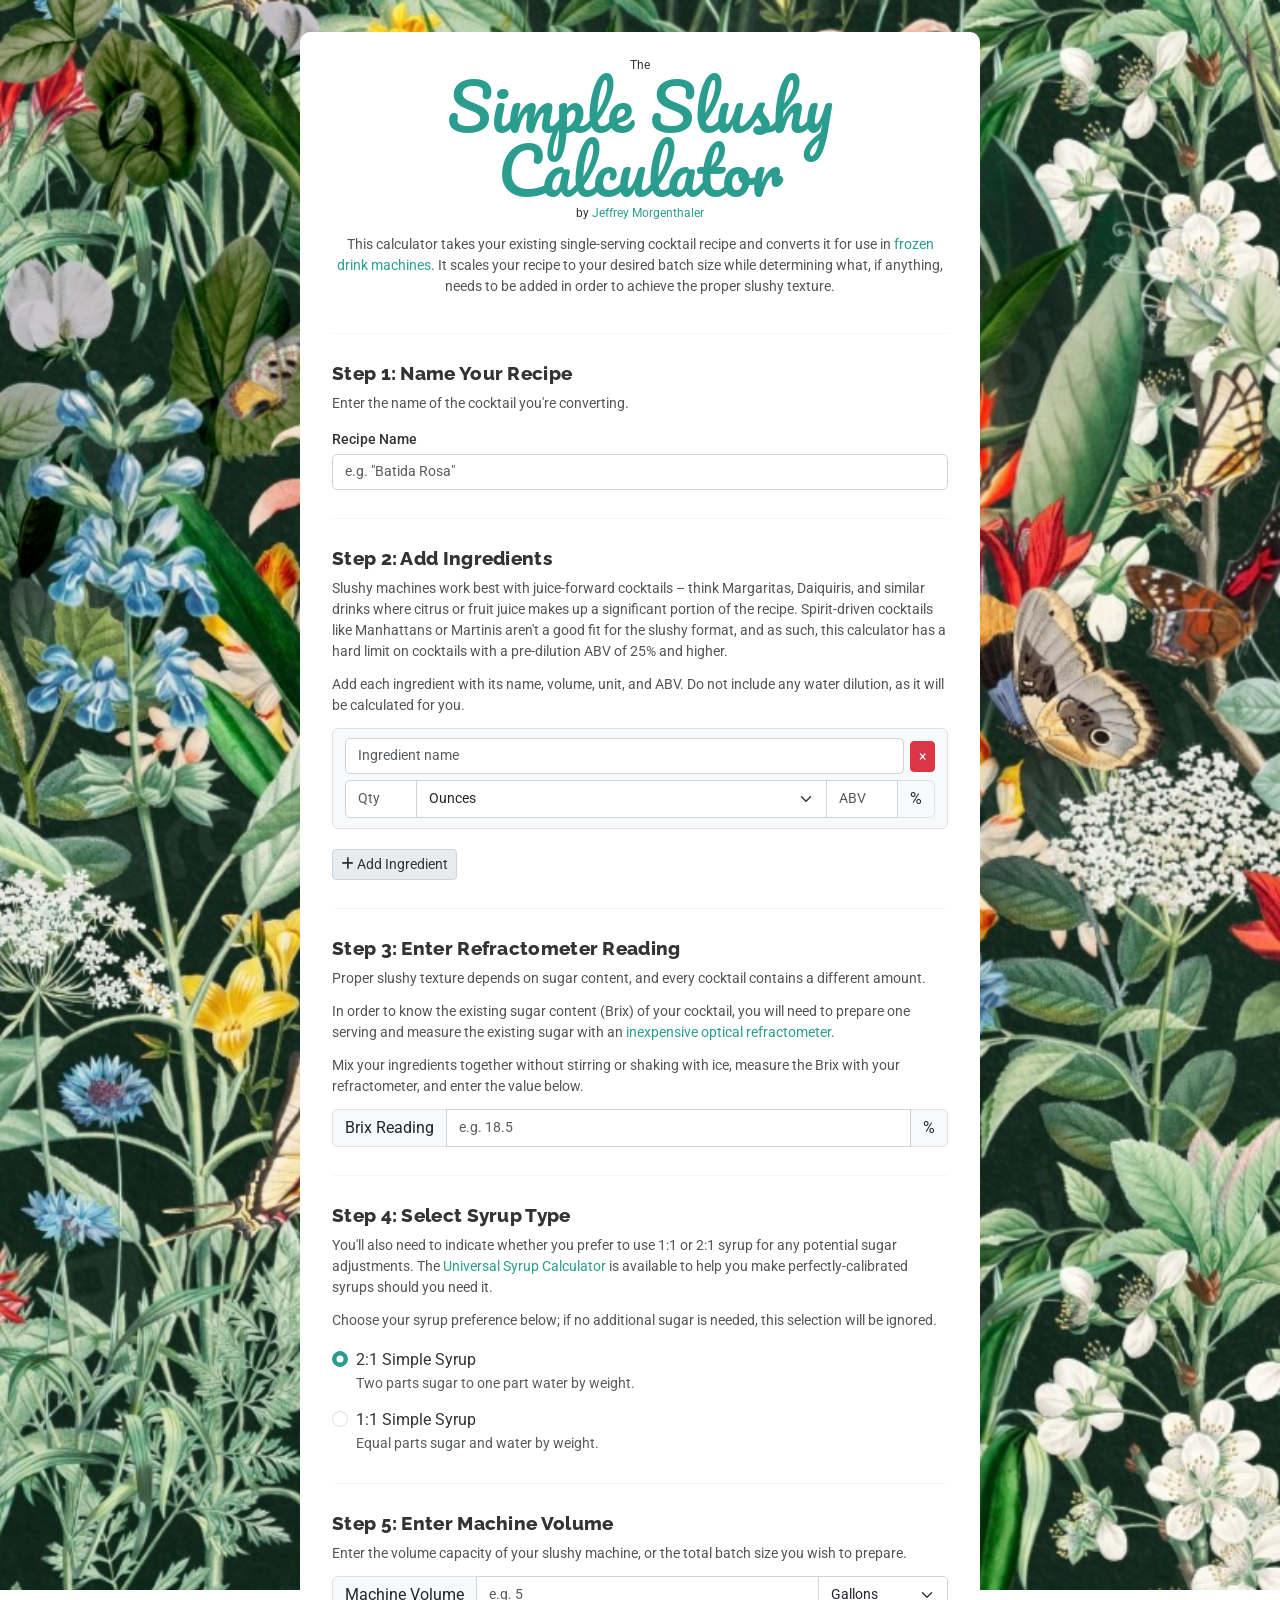
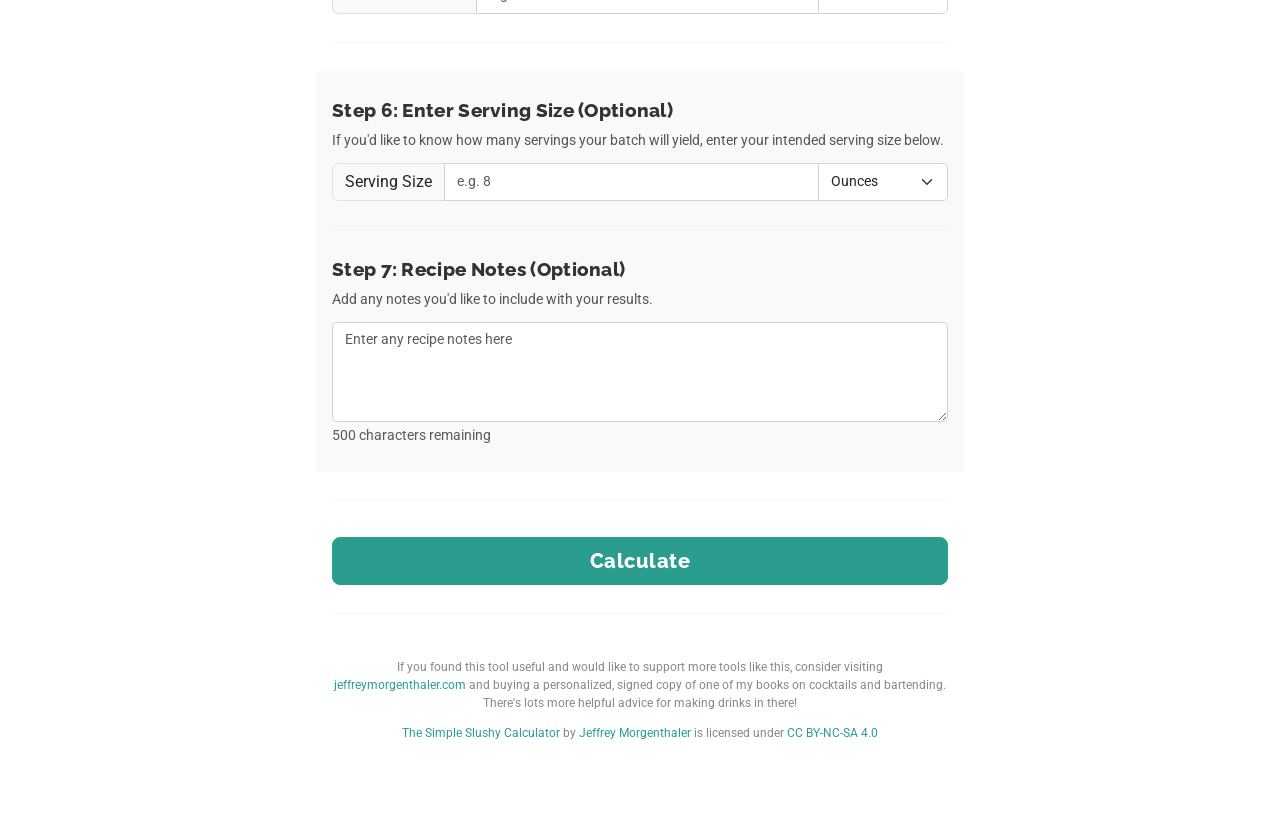
==== index.html @ 51f5d500 "Update index.html" ====
<!DOCTYPE html>
<html lang="en">
<head>
  <meta charset="UTF-8">
  <meta name="viewport" content="width=device-width, initial-scale=1.0">
  <meta name="description" content="Convert any cocktail recipe for a slushy machine. The Simple Slushy Calculator handles Brix correction, ABV targeting, and scaling to your machine volume — automatically.">
  <meta name="keywords" content="slushy calculator, frozen cocktail calculator, batch slushy, Ninja SLUSHi, cocktail brix, slushy machine cocktail, frozen drink recipe, Jeffrey Morgenthaler">
  <title>The Simple Slushy Calculator — Convert Any Cocktail for a Slushy Machine</title>

  <!-- Bootstrap 5 -->
  <link href="https://cdn.jsdelivr.net/npm/bootstrap@5.3.3/dist/css/bootstrap.min.css" rel="stylesheet">

  <!-- Google Fonts -->
  <link href="https://fonts.googleapis.com/css2?family=Pacifico&family=Raleway:wght@400;600;800&family=Roboto:wght@400;500;700&display=swap" rel="stylesheet">

  <!-- Font Awesome -->
  <link rel="stylesheet" href="https://cdnjs.cloudflare.com/ajax/libs/font-awesome/6.5.0/css/all.min.css">

  <!-- Favicons -->
  <link rel="icon" type="image/png" href="/favicon-96x96.png" sizes="96x96" />
  <link rel="icon" type="image/svg+xml" href="/favicon.svg" />
  <link rel="shortcut icon" href="/favicon.ico" />
  <link rel="apple-touch-icon" sizes="180x180" href="/apple-touch-icon.png" />
  <meta name="apple-mobile-web-app-title" content="SlushyCalc" />
  <link rel="manifest" href="/site.webmanifest" />
  <meta name="theme-color" content="#2a9d8f">

  <link rel="stylesheet" href="style.css">
</head>
<body>

  <div class="form-container">

    <!-- HEADER -->
    <header>
      <p class="the">The</p>
      <h1>Simple Slushy Calculator</h1>
      <p class="byline">by <a href="https://jeffreymorgenthaler.com/" target="_blank" aria-label="Jeffrey Morgenthaler's website, opens in a new window">Jeffrey Morgenthaler</a></p>
      <p class="description">This calculator takes your existing single-serving cocktail recipe and converts it for use in <a href="https://amzn.to/4ui2Vpk" target="_blank" aria-label="Buy a frozen drink machine, opens in a new window">frozen drink machines</a>. It scales your recipe to your desired batch size while determining what, if anything, needs to be added in order to achieve the proper slushy texture.</p>
    </header>

    <hr>

    <!-- STEP 1: RECIPE NAME -->
    <section id="section-name" aria-labelledby="step1-heading">
      <h2 class="step-title" id="step1-heading">Step 1: Name Your Recipe</h2>
      <p>Enter the name of the cocktail you're converting.</p>
      <label for="recipe-name" class="form-label">Recipe Name</label>
      <input type="text" id="recipe-name" class="form-control" placeholder="e.g. &quot;Batida Rosa&quot;" autocomplete="off">
    </section>

    <hr>

    <!-- STEP 2: INGREDIENTS -->
    <section id="section-ingredients" aria-labelledby="step2-heading">
      <h2 class="step-title" id="step2-heading">Step 2: Add Ingredients</h2>
      <p>Slushy machines work best with juice-forward cocktails – think Margaritas, Daiquiris, and similar drinks where citrus or fruit juice makes up a significant portion of the recipe. Spirit-driven cocktails like Manhattans or Martinis aren't a good fit for the slushy format, and as such, this calculator has a hard limit on cocktails with a pre-dilution ABV of 25% and higher.</p>
      <p>Add each ingredient with its name, volume, unit, and ABV. Do not include any water dilution, as it will be calculated for you.</p>

      <ul id="ingredient-list" class="list-unstyled" aria-label="Ingredient list">
        <!-- Rows added dynamically -->
      </ul>

      <button id="add-ingredient" class="btn btn-secondary btn-sm mt-1" type="button" aria-label="Add another ingredient">
        <i class="fas fa-plus" aria-hidden="true"></i> Add Ingredient
      </button>
    </section>

    <hr>

    <!-- STEP 3: REFRACTOMETER READING -->
    <section id="section-brix" aria-labelledby="step3-heading">
      <h2 class="step-title" id="step3-heading">Step 3: Enter Refractometer Reading</h2>
      <p>Proper slushy texture depends on sugar content, and every cocktail contains a different amount.</p>
      <p>In order to know the existing sugar content (Brix) of your cocktail, you will need to prepare one serving and measure the existing sugar with an <a href="https://amzn.to/48ZJlG4" target="_blank" aria-label="Buy an optical refractometer, opens in a new window">inexpensive optical refractometer</a>.</p>
      <p>Mix your ingredients together without stirring or shaking with ice, measure the Brix with your refractometer, and enter the value below.</p>
      <div class="input-group">
        <span class="input-group-text" id="brix-label">Brix Reading</span>
        <input type="number" id="brix-input" class="form-control" placeholder="e.g. 18.5" min="0" max="100" step="0.1" aria-labelledby="brix-label" aria-describedby="brix-unit">
        <span class="input-group-text" id="brix-unit">%</span>
      </div>
    </section>

    <hr>

    <!-- STEP 4: SYRUP TYPE -->
    <section id="section-syrup" aria-labelledby="step4-heading">
      <h2 class="step-title" id="step4-heading">Step 4: Select Syrup Type</h2>
      <p>You'll also need to indicate whether you prefer to use 1:1 or 2:1 syrup for any potential sugar adjustments. The <a href="https://syrupcalc.com/" target="_blank" aria-label="Universal Syrup Calculator, opens in a new window">Universal Syrup Calculator</a> is available to help you make perfectly-calibrated syrups should you need it.</p>
      <p>Choose your syrup preference below; if no additional sugar is needed, this selection will be ignored.</p>

      <div class="form-check">
        <input class="form-check-input" type="radio" name="syrup-type" id="syrup-2to1" value="67" checked>
        <label class="form-check-label" for="syrup-2to1">2:1 Simple Syrup</label>
        <small class="text-muted d-block">Two parts sugar to one part water by weight.</small>
      </div>
      <div class="form-check mt-2">
        <input class="form-check-input" type="radio" name="syrup-type" id="syrup-1to1" value="50">
        <label class="form-check-label" for="syrup-1to1">1:1 Simple Syrup</label>
        <small class="text-muted d-block">Equal parts sugar and water by weight.</small>
      </div>
    </section>

    <hr>

    <!-- STEP 5: MACHINE VOLUME -->
    <section id="section-volume" aria-labelledby="step5-heading">
      <h2 class="step-title" id="step5-heading">Step 5: Enter Machine Volume</h2>
      <p>Enter the volume capacity of your slushy machine, or the total batch size you wish to prepare.</p>
      <div class="input-group">
        <span class="input-group-text" id="machine-volume-label">Machine Volume</span>
        <input type="number" id="machine-volume" class="form-control" placeholder="e.g. 5" min="0.1" step="0.1" aria-labelledby="machine-volume-label">
        <select id="machine-unit" class="form-select" style="max-width: 130px;" aria-label="Volume unit">
          <option value="oz">Ounces</option>
          <option value="qt">Quarts</option>
          <option value="gal" selected>Gallons</option>
          <option value="l">Liters</option>
        </select>
      </div>
    </section>

    <hr>

    <!-- OPTIONAL STEPS WRAPPER -->
    <div id="optional-steps">

    <!-- STEP 6: SERVING SIZE (OPTIONAL) -->
    <section id="section-serving" aria-labelledby="step6-heading">
      <h2 class="step-title" id="step6-heading">Step 6: Enter Serving Size (Optional)</h2>
      <p>If you'd like to know how many servings your batch will yield, enter your intended serving size below.</p>
      <div class="input-group">
        <span class="input-group-text" id="serving-size-label">Serving Size</span>
        <input type="number" id="serving-size" class="form-control" placeholder="e.g. 8" min="0.1" step="0.5" aria-labelledby="serving-size-label">
        <select id="serving-unit" class="form-select" style="max-width: 130px;" aria-label="Serving size unit">
          <option value="oz">Ounces</option>
          <option value="ml">Milliliters</option>
        </select>
      </div>
    </section>

    <hr>

    <!-- STEP 7: RECIPE NOTES (OPTIONAL) -->
    <section id="section-notes" aria-labelledby="step7-heading">
      <h2 class="step-title" id="step7-heading">Step 7: Recipe Notes (Optional)</h2>
      <p>Add any notes you'd like to include with your results.</p>
      <textarea id="recipe-notes" class="form-control" rows="4" placeholder="Enter any recipe notes here" maxlength="500" aria-label="Recipe notes"></textarea>
      <small id="notes-char-count" class="form-text text-muted">500 characters remaining</small>
    </section>

    </div><!-- /#optional-steps -->

    <hr>

    <!-- CALCULATE BUTTON -->
    <button id="calculate-btn" class="btn btn-primary btn-lg w-100" type="button">
      Calculate
    </button>

    <!-- ERROR ALERT -->
    <div id="error-alert" class="alert alert-danger mt-3" role="alert" style="display:none;"></div>

    <!-- RESULTS -->
    <section id="results" style="display:none;" aria-labelledby="results-heading" aria-live="polite">
      <h2 id="results-drink-name" class="results-title"></h2>
      <p id="results-serving-count" class="results-subtitle"></p>

      <!-- Two-column wrapper (columns only activate in print) -->
      <div class="results-columns">

        <!-- Left col: original recipe (print only) -->
        <div class="results-col-original d-none d-print-block">
          <h3 class="results-section-heading">Original Recipe</h3>
          <ul id="original-recipe-list" class="results-ingredient-list" aria-label="Original recipe"></ul>
        </div>

        <!-- Right col: scaled recipe + additions -->
        <div class="results-col-scaled">
          <!-- Scaled base recipe -->
          <h3 class="results-section-heading">Scaled Base Recipe</h3>
          <ul id="scaled-base-list" class="results-ingredient-list" aria-label="Scaled base recipe"></ul>

          <!-- Additional ingredients -->
          <div id="additions-block" style="display:none;">
            <h3 class="results-section-heading additions-heading">Additional Ingredients for Slushy</h3>
            <ul id="scaled-additions-list" class="results-ingredient-list" aria-label="Additional ingredients for slushy"></ul>
          </div>
        </div>

      </div>

      <!-- Recipe notes -->
      <div id="results-notes-block" style="display:none;">
        <h3 class="results-section-heading">Notes</h3>
        <p id="results-notes-text" class="results-notes-text"></p>
      </div>

      <p class="machine-note"><i class="fas fa-snowflake" aria-hidden="true"></i> Set your machine to maximum cold. Ignore smart presets.</p>

      <div class="mt-3 d-print-none">
        <button class="btn btn-secondary btn-sm" onclick="window.print()" type="button">
          <i class="fas fa-print" aria-hidden="true"></i> Print Recipe
        </button>
      </div>

    </section>
    <hr>

    <!-- FOOTER -->
    <footer>
      <p>If you found this tool useful and would like to support more tools like this, consider visiting <a href="https://jeffreymorgenthaler.com/book/" target="_blank">jeffreymorgenthaler.com</a> and buying a personalized, signed copy of one of my books on cocktails and bartending. There's lots more helpful advice for making drinks in there! <span id="url-display">Find this tool at www.slushycalc.com</span></p>
      <p xmlns:cc="http://creativecommons.org/ns#" xmlns:dct="http://purl.org/dc/terms/">
        <a property="dct:title" rel="cc:attributionURL" href="https://slushycalc.com/">The Simple Slushy Calculator</a>
        by <a rel="cc:attributionURL dct:creator" property="cc:attributionName" href="https://jeffreymorgenthaler.com/">Jeffrey Morgenthaler</a>
        is licensed under <a href="https://creativecommons.org/licenses/by-nc-sa/4.0/?ref=chooser-v1" target="_blank" rel="license noopener noreferrer">CC BY-NC-SA 4.0</a>
      </p>
    </footer>

  </div><!-- /.form-container -->

  <!-- Bootstrap JS -->
  <script src="https://cdn.jsdelivr.net/npm/bootstrap@5.3.3/dist/js/bootstrap.bundle.min.js"></script>

  <!-- Calculator logic -->
  <script src="calculator.js"></script>



</body>
</html>
---- style.css ----
/* ============================================================
   slushycalc.com — style.css
   Bootstrap 5 base + custom overrides
   ============================================================ */

@import url('https://fonts.googleapis.com/css2?family=Pacifico&family=Raleway:wght@400;600;800&family=Roboto:wght@400;500;700&family=Lora:wght@600&display=swap');

/* ---- Base ---- */

body {
  font-family: 'Roboto', Arial, sans-serif;
  background: url('background.jpg') no-repeat center center fixed;
  background-size: cover;
  display: flex;
  justify-content: center;
  align-items: flex-start;
  padding: 2rem 1rem;
  min-height: 100vh;
  color: #333;
  line-height: 1.6;
}

/* ---- Main container ---- */

.form-container {
  background-color: #fff;
  border-radius: 10px;
  max-width: 680px;
  width: 100%;
  padding: 0 2rem 2rem;
  margin: 0 auto;
}

/* ---- Header ---- */

header {
  text-align: center;
  padding: 1.5rem 0 0.5rem;
}

header .the {
  font-family: 'Roboto', Arial, sans-serif;
  font-size: 0.75rem;
  margin: 0;
  color: #333;
}

header h1 {
  font-family: 'Pacifico', cursive;
  font-size: 4rem;
  font-weight: 400;
  line-height: 1;
  color: #2a9d8f;
  margin: 0 0 0.1rem;
}

header .byline {
  font-size: 0.75rem;
  color: #333;
  margin: 0 0 0.75rem;
}

header .description {
  font-size: 0.875rem;
  color: #555;
  margin-bottom: 0;
}

/* ---- Section headings ---- */

.step-title {
  font-family: 'Raleway', sans-serif;
  font-size: 1.2rem;
  font-weight: 800;
  color: #333;
  letter-spacing: 0.3px;
  margin-bottom: 0.5rem;
}

/* ---- Body text ---- */

p {
  font-size: 0.875rem;
  color: #555;
  margin-bottom: 0.75rem;
  line-height: 1.5;
}

/* ---- Dividers ---- */

hr {
  margin: 1.75rem 0;
  border-color: #e0e0e0;
}

/* ---- Form elements ---- */

.form-label {
  font-size: 0.875rem;
  font-weight: 500;
  color: #333;
  margin-bottom: 0.25rem;
}

.form-control,
.form-select {
  border-radius: 5px;
  border: 1px solid #ced4da;
  font-size: 0.9rem;
  transition: border-color 0.2s ease, box-shadow 0.2s ease;
}

.form-control:focus,
.form-select:focus {
  border-color: #2a9d8f;
  box-shadow: 0 0 0 0.2rem rgba(42, 157, 143, 0.25);
}

.form-check-input:checked {
  background-color: #2a9d8f;
  border-color: #2a9d8f;
}

.form-check-input:focus {
  box-shadow: 0 0 0 0.2rem rgba(42, 157, 143, 0.25);
}

.form-check {
  padding-top: 0.25rem;
}

/* ---- Ingredient rows ---- */

#ingredient-list li {
  margin-bottom: 0.75rem;
}

.ingredient-card {
  border: 1px solid #dee2e6;
  border-radius: 6px;
  padding: 0.6rem 0.75rem;
  background-color: #f8f9fa;
}

.ingredient-row-top {
  display: flex;
  gap: 0.4rem;
  margin-bottom: 0.4rem;
  align-items: center;
}

.ingredient-row-top .ingredient-name {
  flex: 1 1 auto;
  background-color: #fff;
}

.ingredient-row-top .btn-remove {
  flex: 0 0 auto;
}

.ingredient-row-bottom .input-group {
  width: 100%;
}

.ingredient-row-bottom .ingredient-quantity {
  flex: 0 0 4.5rem;
  max-width: 4.5rem;
  background-color: #fff;
}

.ingredient-row-bottom .ingredient-unit {
  flex: 1 1 auto;
  min-width: 0;
  background-color: #fff;
}

.ingredient-row-bottom .ingredient-abv {
  flex: 0 0 4.5rem;
  max-width: 4.5rem;
  background-color: #fff;
}

/* ---- Optional sections ---- */

#optional-steps {
  background-color: #f8f9fa;
  border-radius: 6px;
  padding: 1.75rem 1rem 1.5rem 1rem;
  margin-left: -1rem;
  margin-right: -1rem;
}

#optional-steps section + section {
  margin-top: 0;
}

.btn-primary {
  background-color: #2a9d8f;
  border-color: #2a9d8f;
  transition: background-color 0.2s ease, box-shadow 0.2s ease;
}

.btn-primary:hover,
.btn-primary:focus {
  background-color: #21867a;
  border-color: #21867a;
  box-shadow: 0 4px 10px rgba(0, 0, 0, 0.12);
}

.btn-secondary {
  background-color: #e9ecef;
  border-color: #ced4da;
  color: #333;
  font-size: 0.875rem;
}

.btn-secondary:hover {
  background-color: #dee2e6;
  color: #333;
}

#calculate-btn {
  margin-top: 0.5rem;
  font-family: 'Raleway', sans-serif;
  font-weight: 800;
  letter-spacing: 0.5px;
}

/* ---- Error alert ---- */

.alert-danger {
  font-size: 0.875rem;
}

/* ---- Results ---- */

#results {
  padding-top: 2rem;
}

.results-title {
  font-family: 'Pacifico', cursive;
  font-size: 2rem;
  font-weight: 400;
  color: #2a9d8f;
  margin-bottom: 0.25rem;
}

.results-subtitle {
  font-size: 0.9rem;
  color: #555;
  margin-bottom: 1.5rem;
}

.results-section-heading {
  font-family: 'Raleway', sans-serif;
  font-size: 1.1rem;
  font-weight: 800;
  color: #333;
  border-bottom: 2px solid #e0e0e0;
  padding-bottom: 0.4rem;
  margin-bottom: 0.75rem;
  margin-top: 1.5rem;
}

.additions-heading {
  color: #2a9d8f;
  border-bottom-color: #2a9d8f;
}

.results-ingredient-list {
  list-style: none;
  padding: 0;
  margin: 0 0 0.5rem;
}

.results-ingredient-item {
  display: flex;
  justify-content: space-between;
  align-items: baseline;
  padding: 0.45rem 0;
  border-bottom: 1px solid #f0f0f0;
  font-size: 0.95rem;
}

.results-ingredient-item:last-child {
  border-bottom: none;
}

.ing-name {
  font-weight: 600;
  color: #222;
  padding-right: 1rem;
}

.results-ingredient-addition .ing-name {
  color: #2a9d8f;
}

.ing-amount {
  font-size: 0.875rem;
  color: #666;
  white-space: nowrap;
}

.results-notes-text {
  font-size: 0.875rem;
  color: #555;
  margin-bottom: 0;
}

/* Machine note */
.machine-note {
  font-size: 0.8rem;
  color: #888;
  font-style: italic;
  text-align: center;
  margin-top: 1.5rem;
  margin-bottom: 0;
}

.machine-note .fa-snowflake {
  color: #2a9d8f;
  margin-right: 0.3rem;
}

/* ---- Links ---- */

a {
  color: #2a9d8f;
  text-decoration: none;
}

a:hover {
  text-decoration: underline;
}

/* ---- Footer ---- */

footer {
  text-align: center;
  font-size: 0.75rem;
  color: #888;
  padding-top: 1rem;
}

footer p {
  font-size: 0.75rem;
  color: #888;
}

#url-display {
  display: none;
}

/* ============================================================
   MOBILE
   ============================================================ */

@media (max-width: 767px) {

  body {
    padding: 0.5rem 0;
  }

  .form-container {
    border-radius: 8px;
    padding: 0 1rem 1.5rem;
    margin: 0.75rem;
    max-width: 100%;
  }

  header h1 {
    font-size: 2.75rem;
  }

  .step-title {
    font-size: 1.1rem;
  }

  /* Stack ingredient rows on mobile */
  .ingredient-row {
    flex-wrap: wrap;
    gap: 0.4rem;
  }

  .ingredient-name {
    flex: 1 1 100%;
  }

  .ingredient-quantity {
    flex: 1 1 calc(33% - 0.4rem);
  }

  .ingredient-unit {
    flex: 1 1 calc(33% - 0.4rem);
  }

  .ingredient-abv-group {
    flex: 1 1 calc(33% - 0.4rem);
  }

  .btn-remove {
    flex: 0 0 auto;
    align-self: flex-end;
  }

  .result-value {
    font-size: 1.4rem;
  }

  #calculate-btn {
    font-size: 1rem;
  }
}

/* ============================================================
   PRINT
   ============================================================ */

@media print {

  html, body {
    background: none !important;
    display: block;
    padding: 0;
    margin: 0;
    height: 100%;
  }

  .form-container {
    width: 100%;
    max-width: 100%;
    height: auto;
    border: none !important;
    background: none !important;
    border-radius: 0;
    margin: 0;
    padding: 0;
    display: flex;
    flex-direction: column;
    min-height: 100vh;
  }

  /* Hide all input sections and interactive elements */
  #section-name,
  #section-ingredients,
  #section-brix,
  #section-syrup,
  #section-volume,
  #optional-steps,
  #calculate-btn,
  #error-alert,
  button,
  hr {
    display: none !important;
  }

  /* Show only header, results, footer */
  header,
  #results,
  footer {
    display: block !important;
  }

  header {
    flex: 0 1 auto;
    text-align: left;
    padding: 0;
    margin-top: 0;
    padding-top: 0;
  }

  header h1 {
    font-size: 1.75rem;
    line-height: 1;
    margin-bottom: 0.25rem;
    color: #000;
    text-align: left;
  }

  header .the {
    text-align: left;
    font-size: 0.7rem;
    margin: 0;
  }

  header .byline {
    text-align: left;
    font-weight: bold;
    margin: 0;
  }

  header .description {
    display: none;
  }

  #url-display {
    display: inline;
  }

  /* Two-column results layout for print */
  .results-columns {
    display: flex;
    flex-wrap: nowrap;
    gap: 2rem;
    align-items: flex-start;
  }

  .results-col-original {
    flex: 0 0 30%;
  }

  .results-col-scaled {
    flex: 1 1 auto;
  }

  /* Results */
  #results {
    flex: 0 1 auto;
    padding-top: 1.5rem;
    margin-top: 0;
  }

  .results-title {
    font-family: 'Lora', serif;
    font-size: 2.25rem;
    color: #000;
    margin-bottom: 0.1rem;
  }

  header h1 {
    color: #2a9d8f;
  }

  .results-subtitle {
    font-size: 0.85rem;
    font-weight: 600;
    color: #000;
    margin-bottom: 1.25rem;
  }

  .results-section-heading {
    font-family: 'Raleway', sans-serif;
    font-size: 0.75rem;
    font-weight: 800;
    text-transform: uppercase;
    letter-spacing: 0.5px;
    color: #000;
    border-bottom: 3px solid #000;
    padding-bottom: 3px;
    margin-top: 1.25rem;
    margin-bottom: 0.6rem;
  }

  .additions-heading {
    color: #000;
    border-bottom-color: #000;
  }

  .results-ingredient-list {
    list-style: none;
    padding: 0;
    margin: 0;
  }

  .results-ingredient-item {
    display: flex;
    justify-content: space-between;
    padding: 0.2rem 0;
    border-bottom: none;
    font-size: 0.85rem;
  }

  .ing-name {
    font-weight: 600;
    color: #000;
  }

  .results-ingredient-addition .ing-name {
    color: #000;
  }

  .ing-amount {
    color: #000;
    font-size: 0.85rem;
  }

  .results-notes-text {
    font-size: 0.85rem;
    color: #000;
  }

  .machine-note {
    font-size: 0.75rem;
    font-style: italic;
    color: #555;
    text-align: left;
    margin-top: 1rem;
  }

  /* Footer */
  footer {
    font-size: 0.7rem;
    color: #555;
    flex-shrink: 0;
    margin-top: auto;
    padding-bottom: 1rem;
    text-align: center;
  }

  footer p {
    font-size: 0.7rem;
    font-weight: 500;
    color: #555;
    margin-bottom: 0;
    padding-bottom: 0;
  }

  /* Suppress shadows, borders, backgrounds globally */
  * {
    box-shadow: none !important;
  }

  a {
    color: inherit !important;
    text-decoration: none !important;
  }

  .form-container {
    padding-top: 0 !important;
    margin-top: 0 !important;
  }

  .form-container > *:not(header):not(#results):not(footer) {
    display: none !important;
  }
}
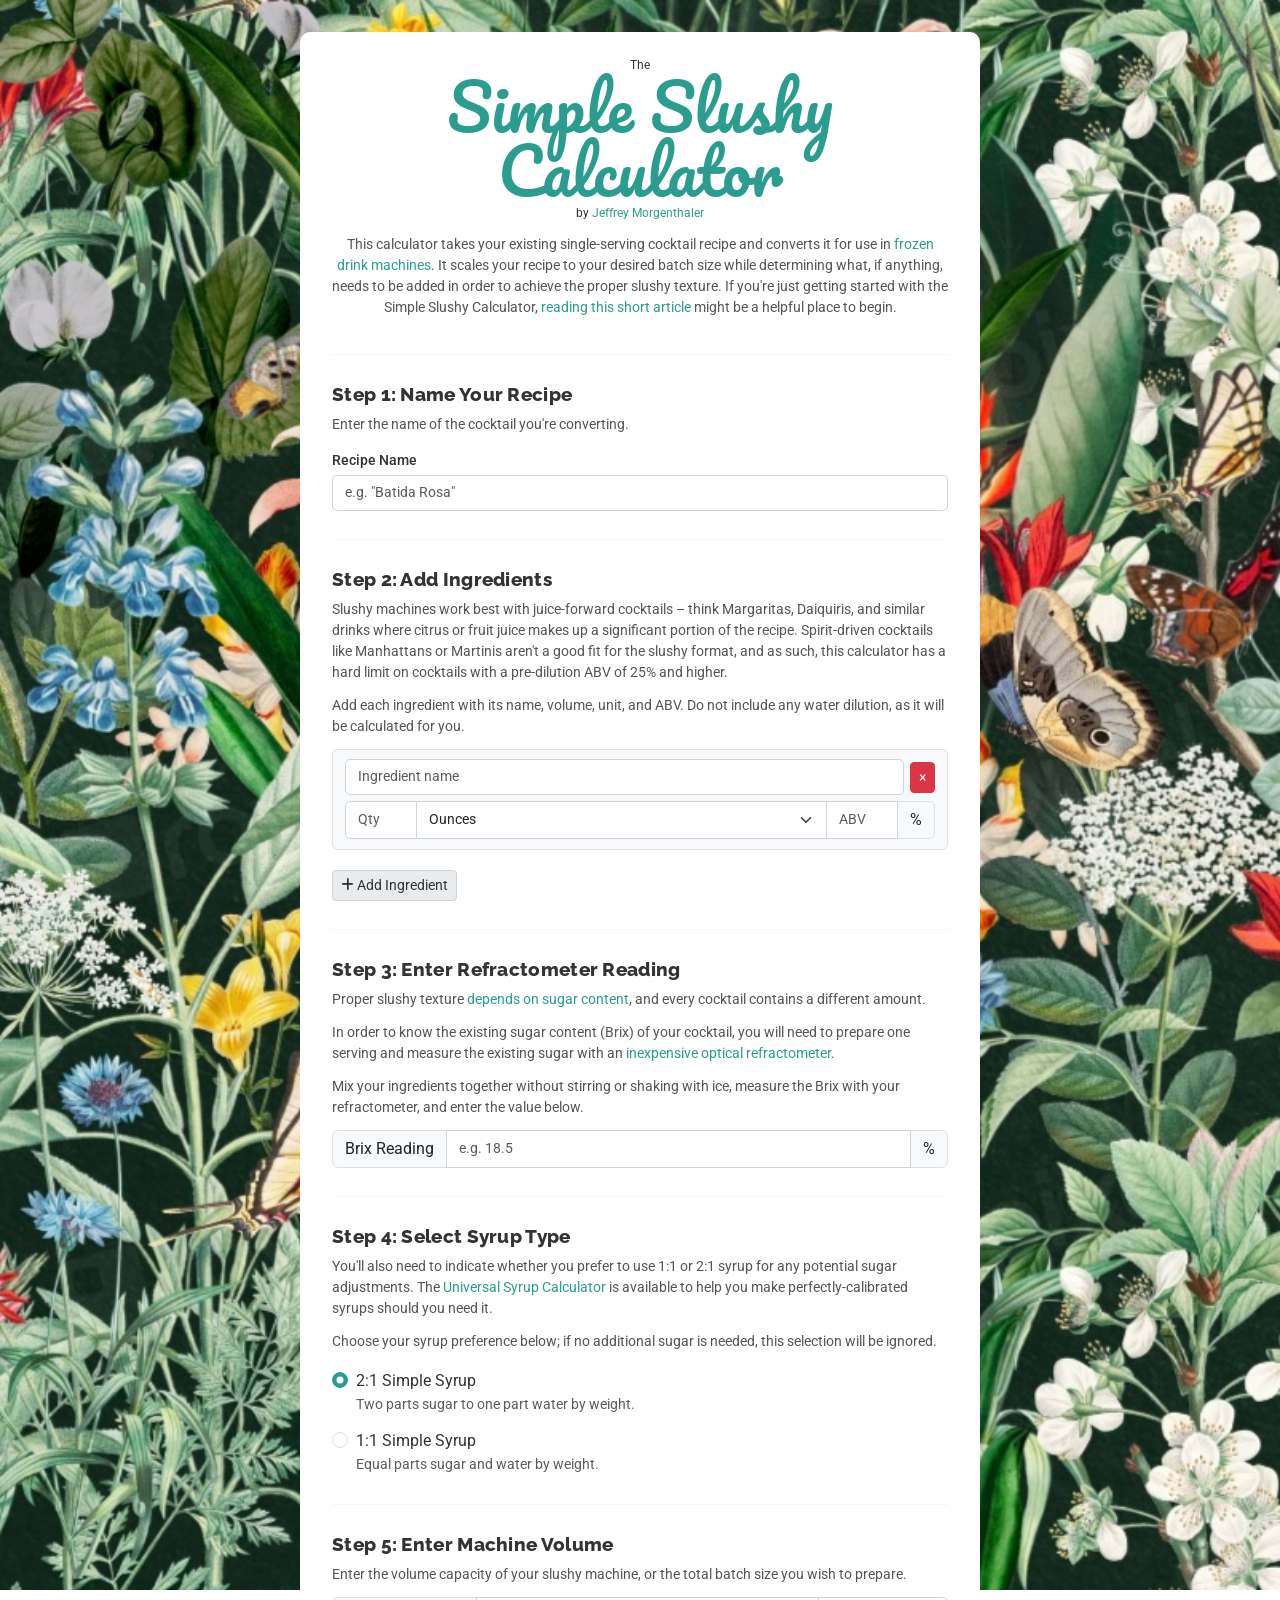
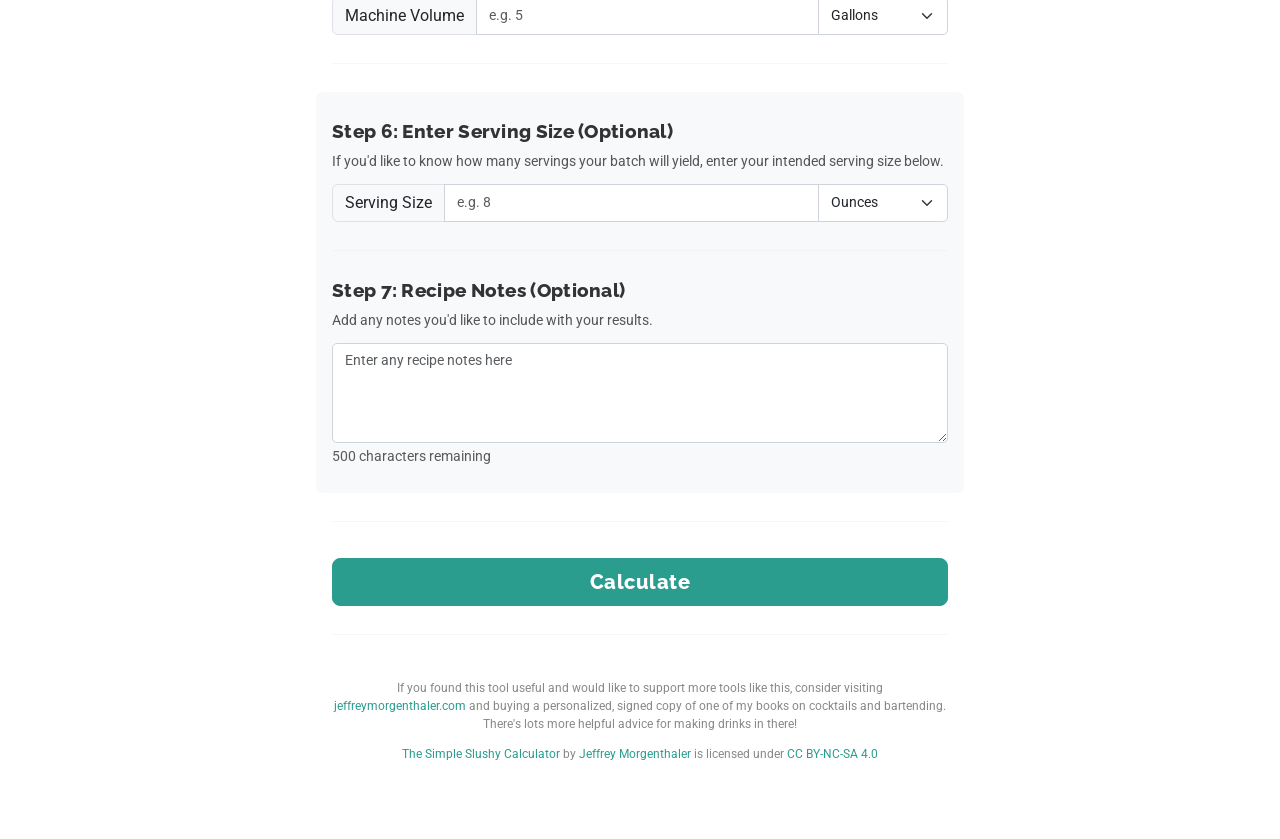
==== commit adb53549: "Update index.html" ====
--- a/index.html
+++ b/index.html
@@ -7,6 +7,19 @@
   <meta name="keywords" content="slushy calculator, frozen cocktail calculator, batch slushy, Ninja SLUSHi, cocktail brix, slushy machine cocktail, frozen drink recipe, Jeffrey Morgenthaler">
   <title>The Simple Slushy Calculator — Convert Any Cocktail for a Slushy Machine</title>
 
+  <!-- Open Graph -->
+  <meta property="og:title" content="The Simple Slushy Calculator — Convert Any Cocktail Recipe">
+  <meta property="og:description" content="Convert any cocktail recipe for a slushy machine. Scales your batch and calculates exactly what to add for perfect texture.">
+  <meta property="og:image" content="https://slushycalc.com/og-image.jpg">
+  <meta property="og:url" content="https://slushycalc.com">
+  <meta property="og:type" content="website">
+
+  <!-- Twitter/X -->
+  <meta name="twitter:card" content="summary_large_image">
+  <meta name="twitter:title" content="The Simple Slushy Calculator">
+  <meta name="twitter:description" content="Convert any cocktail recipe for a slushy machine.">
+  <meta name="twitter:image" content="https://slushycalc.com/og-image.jpg">
+
   <!-- Bootstrap 5 -->
   <link href="https://cdn.jsdelivr.net/npm/bootstrap@5.3.3/dist/css/bootstrap.min.css" rel="stylesheet">
 
@@ -36,7 +49,7 @@
       <p class="the">The</p>
       <h1>Simple Slushy Calculator</h1>
       <p class="byline">by <a href="https://jeffreymorgenthaler.com/" target="_blank" aria-label="Jeffrey Morgenthaler's website, opens in a new window">Jeffrey Morgenthaler</a></p>
-      <p class="description">This calculator takes your existing single-serving cocktail recipe and converts it for use in <a href="https://amzn.to/4ui2Vpk" target="_blank" aria-label="Buy a frozen drink machine, opens in a new window">frozen drink machines</a>. It scales your recipe to your desired batch size while determining what, if anything, needs to be added in order to achieve the proper slushy texture.</p>
+      <p class="description">This calculator takes your existing single-serving cocktail recipe and converts it for use in <a href="https://amzn.to/4ui2Vpk" target="_blank" aria-label="Buy a frozen drink machine, opens in a new window">frozen drink machines</a>. It scales your recipe to your desired batch size while determining what, if anything, needs to be added in order to achieve the proper slushy texture. If you're just getting started with the Simple Slushy Calculator, <a href="https://jeffreymorgenthaler.com/the-simple-slushy-calculator/" target="_blank" aria-label="Read about how the Simple Slushy Calculator works, opens in a new window">reading this short article</a> might be a helpful place to begin.</p>
     </header>
 
     <hr>
@@ -71,7 +84,7 @@
     <!-- STEP 3: REFRACTOMETER READING -->
     <section id="section-brix" aria-labelledby="step3-heading">
       <h2 class="step-title" id="step3-heading">Step 3: Enter Refractometer Reading</h2>
-      <p>Proper slushy texture depends on sugar content, and every cocktail contains a different amount.</p>
+      <p>Proper slushy texture <a href="https://jeffreymorgenthaler.com/how-to-use-a-slushie-machine/" target="_blank" aria-label="Learn more about sugar content in slushies, opens in a new window">depends on sugar content</a>, and every cocktail contains a different amount.</p>
       <p>In order to know the existing sugar content (Brix) of your cocktail, you will need to prepare one serving and measure the existing sugar with an <a href="https://amzn.to/48ZJlG4" target="_blank" aria-label="Buy an optical refractometer, opens in a new window">inexpensive optical refractometer</a>.</p>
       <p>Mix your ingredients together without stirring or shaking with ice, measure the Brix with your refractometer, and enter the value below.</p>
       <div class="input-group">
@@ -182,7 +195,7 @@
 
           <!-- Additional ingredients -->
           <div id="additions-block" style="display:none;">
-            <h3 class="results-section-heading additions-heading">Additional Ingredients for Slushy</h3>
+            <h3 class="results-section-heading additions-heading">Additional Required Ingredients</h3>
             <ul id="scaled-additions-list" class="results-ingredient-list" aria-label="Additional ingredients for slushy"></ul>
           </div>
         </div>
